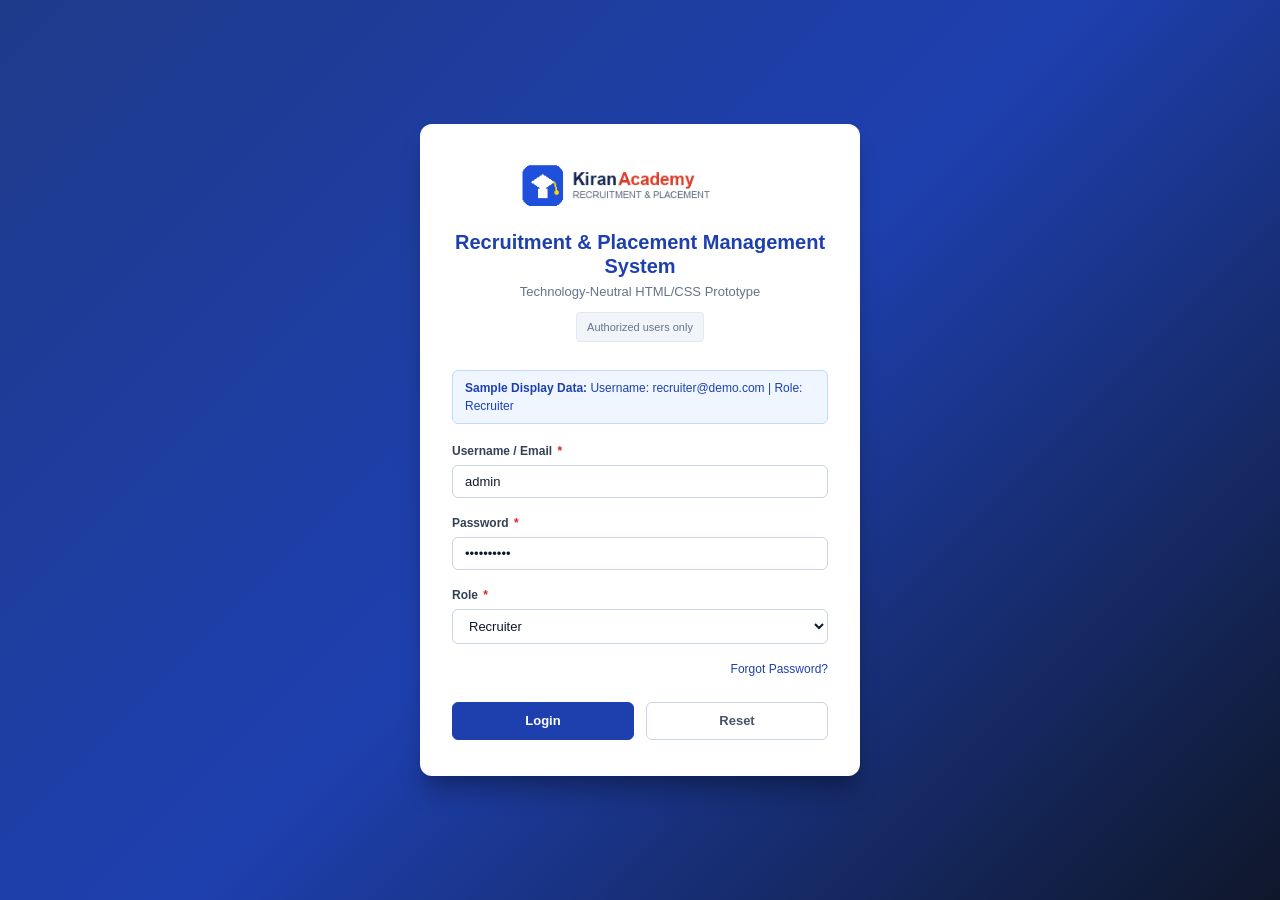
==== recruitment-placement-ui/login.html @ da2a907c "feat: prepare RPMS for deployment" ====
<!DOCTYPE html>
<html lang="en">

<head>
  <meta charset="UTF-8">
  <meta name="viewport" content="width=device-width, initial-scale=1.0">
  <title>Login - Recruitment &amp; Placement Management System</title>
  <link rel="stylesheet" href="css/style.css">
</head>

<body class="login-body">
  <div class="login-card">
    <div class="login-header">
      <img src="images/logo.png" alt="Kiran Academy Logo" class="login-logo">
      <h1 class="login-title">Recruitment & Placement Management System</h1>
      <p class="login-subtitle">Technology-Neutral HTML/CSS Prototype</p>
      <div class="login-auth-note">Authorized users only</div>
    </div>

    <!-- Sample Display Data: Username: recruiter@demo.com | Role: Recruiter -->
    <div class="sample-display-box"
      style="background:#eff6ff; border:1px solid #bfdbfe; border-radius:6px; padding:8px 12px; margin-bottom:18px; font-size:12px; color:#1e40af;">
      <strong>Sample Display Data:</strong> Username: recruiter@demo.com | Role: Recruiter
    </div>

    <form class="login-form" action="dashboard.html" method="get">
      <div class="form-group">
        <label for="username" class="form-label">Username / Email <span class="req">*</span></label>
        <input type="text" id="username" name="username" class="form-control" value="admin"
          placeholder="Enter username or email" autocomplete="username" required>
      </div>

      <div class="form-group">
        <label for="password" class="form-label">Password <span class="req">*</span></label>
        <input type="password" id="password" name="password" class="form-control" value="••••••••••"
          placeholder="Enter password" required>
      </div>

      <div class="form-group">
        <label for="role" class="form-label">Role <span class="req">*</span></label>
        <select id="role" name="role" class="form-control" required>
          <option value="">-- Select Role --</option>
          <option value="Admin">Admin</option>
          <option value="Recruiter" selected>Recruiter</option>
          <option value="Placement Officer">Placement Officer</option>
        </select>
      </div>

      <div class="login-extra-row">
        <a href="#forgot-password" class="forgot-link">Forgot Password?</a>
      </div>

      <div id="login-error-msg"
        style="display:none; background:#fef2f2; border:1px solid #fecaca; color:#b91c1c; padding:8px 12px; border-radius:6px; margin-bottom:12px; font-size:13px;">
      </div>

      <div class="login-actions">
        <button type="submit" id="loginBtn" class="btn btn-primary">Login</button>
        <button type="reset" class="btn btn-secondary">Reset</button>
      </div>
    </form>
  </div>

  <script src="js/config.js"></script>
  <script src="js/api.js"></script>
  <script>
    document.querySelector('.login-form').addEventListener('submit', async function (e) {
      e.preventDefault();
      const errBox = document.getElementById('login-error-msg');
      const btn = document.getElementById('loginBtn');
      errBox.style.display = 'none';
      btn.disabled = true;
      btn.textContent = 'Logging in...';

      const username = document.getElementById('username').value.trim();
      const password = document.getElementById('password').value;
      const role = document.getElementById('role').value;

      try {
        const res = await Api.login({ username, password, role });
        if (res && res.user) {
          localStorage.setItem('rpmsUser', JSON.stringify(res.user));
        }
        window.location.href = 'dashboard.html';
      } catch (err) {
        // Fallback for prototype direct pass-through if offline or demo credentials
        console.warn('Backend login notice:', err);
        errBox.textContent = err.message || 'Login failed. Please check credentials.';
        errBox.style.display = 'block';
        btn.disabled = false;
        btn.textContent = 'Login';
      }
    });
  </script>
</body>

</html>
---- recruitment-placement-ui/css/style.css ----
/* ==========================================================================
   RECRUITMENT & PLACEMENT MANAGEMENT SYSTEM - SHARED STYLESHEET
   Technology-Neutral HTML5 & CSS3 Prototype
   ========================================================================== */

/* --- CSS Reset & Variables --- */
:root {
  --primary-color: #1e40af;       /* Deep Blue */
  --primary-hover: #1d4ed8;       /* Medium Blue */
  --primary-light: #eff6ff;       /* Soft Blue Tint */
  --primary-border: #bfdbfe;      /* Light Blue Border */
  --secondary-color: #475569;     /* Slate / Neutral */
  --secondary-hover: #334155;
  --secondary-light: #f8fafc;
  --text-main: #0f172a;           /* Dark Slate */
  --text-muted: #64748b;          /* Muted Grey */
  --text-light: #ffffff;
  --bg-page: #f1f5f9;             /* Cool Light Grey */
  --bg-card: #ffffff;
  --border-color: #cbd5e1;
  --border-light: #e2e8f0;
  
  /* Status Colors */
  --status-active-bg: #dcfce7;
  --status-active-text: #166534;
  --status-placed-bg: #ede9fe;
  --status-placed-text: #5b21b6;
  --status-hold-bg: #fef3c7;
  --status-hold-text: #92400e;
  --status-inactive-bg: #f1f5f9;
  --status-inactive-text: #475569;
  --status-open-bg: #dbeafe;
  --status-open-text: #1e40af;
  --status-rejected-bg: #fee2e2;
  --status-rejected-text: #991b1b;
  --status-pending-bg: #ffedd5;
  --status-pending-text: #9a3412;

  --shadow-sm: 0 1px 2px 0 rgba(0, 0, 0, 0.05);
  --shadow-md: 0 4px 6px -1px rgba(0, 0, 0, 0.08), 0 2px 4px -1px rgba(0, 0, 0, 0.04);
  --shadow-lg: 0 10px 15px -3px rgba(0, 0, 0, 0.1), 0 4px 6px -2px rgba(0, 0, 0, 0.05);
  --radius-sm: 4px;
  --radius-md: 6px;
  --radius-lg: 8px;
}

* {
  box-sizing: border-box;
  margin: 0;
  padding: 0;
}

body {
  font-family: -apple-system, BlinkMacSystemFont, "Segoe UI", Roboto, "Helvetica Neue", Arial, sans-serif;
  font-size: 14px;
  line-height: 1.5;
  color: var(--text-main);
  background-color: var(--bg-page);
  min-height: 100vh;
}

a {
  color: var(--primary-color);
  text-decoration: none;
}

a:hover {
  text-decoration: underline;
}

/* --- App Layout --- */
.app-header {
  height: 64px;
  background-color: var(--bg-card);
  border-bottom: 1px solid var(--border-color);
  display: flex;
  align-items: center;
  justify-content: space-between;
  padding: 0 24px;
  position: sticky;
  top: 0;
  z-index: 100;
  box-shadow: var(--shadow-sm);
}

.header-brand {
  display: flex;
  align-items: center;
  gap: 16px;
}

.header-logo {
  height: 40px;
  width: auto;
  object-fit: contain;
}

.header-title-wrap {
  display: flex;
  flex-direction: column;
}

.header-system-title {
  font-size: 16px;
  font-weight: 700;
  color: var(--primary-color);
  letter-spacing: -0.2px;
}

.header-system-subtitle {
  font-size: 11px;
  color: var(--text-muted);
  text-transform: uppercase;
  letter-spacing: 0.5px;
}

.header-user {
  display: flex;
  align-items: center;
  gap: 20px;
}

.user-profile-badge {
  display: flex;
  align-items: center;
  gap: 10px;
  background-color: var(--primary-light);
  padding: 6px 14px;
  border-radius: 20px;
  border: 1px solid var(--primary-border);
}

.user-avatar-circle {
  width: 28px;
  height: 28px;
  border-radius: 50%;
  background-color: var(--primary-color);
  color: #fff;
  font-weight: bold;
  font-size: 12px;
  display: flex;
  align-items: center;
  justify-content: center;
}

.user-info {
  display: flex;
  flex-direction: column;
}

.user-name {
  font-size: 13px;
  font-weight: 600;
  color: var(--text-main);
  line-height: 1.2;
}

.user-role {
  font-size: 11px;
  color: var(--primary-color);
  font-weight: 500;
}

.header-logout-btn {
  display: inline-flex;
  align-items: center;
  padding: 6px 14px;
  background-color: transparent;
  color: #b91c1c;
  border: 1px solid #fca5a5;
  border-radius: var(--radius-md);
  font-size: 12px;
  font-weight: 600;
  cursor: pointer;
  text-decoration: none;
  transition: all 0.2s ease;
}

.header-logout-btn:hover {
  background-color: #fee2e2;
  text-decoration: none;
}

.app-body {
  display: flex;
  min-height: calc(100vh - 64px);
}

/* --- Sidebar Navigation --- */
.app-sidebar {
  width: 230px;
  background-color: #0f172a;
  color: #94a3b8;
  flex-shrink: 0;
  display: flex;
  flex-direction: column;
  justify-content: space-between;
}

.sidebar-nav {
  padding: 16px 0;
}

.nav-section-title {
  font-size: 11px;
  text-transform: uppercase;
  color: #64748b;
  padding: 8px 20px 6px;
  letter-spacing: 0.8px;
  font-weight: 600;
}

.nav-list {
  list-style: none;
}

.nav-item {
  margin: 2px 8px;
}

.nav-link {
  display: flex;
  align-items: center;
  gap: 12px;
  padding: 10px 14px;
  color: #94a3b8;
  font-size: 13px;
  font-weight: 500;
  border-radius: var(--radius-md);
  transition: all 0.15s ease;
  text-decoration: none;
}

.nav-link:hover {
  background-color: #1e293b;
  color: #f8fafc;
  text-decoration: none;
}

.nav-link.active {
  background-color: var(--primary-color);
  color: #ffffff;
  font-weight: 600;
}

.nav-icon {
  width: 18px;
  text-align: center;
  font-size: 13px;
  font-weight: bold;
}

.sidebar-footer {
  padding: 16px;
  border-top: 1px solid #1e293b;
  font-size: 11px;
  color: #64748b;
  text-align: center;
}

/* --- Main Content Area --- */
.main-content {
  flex-grow: 1;
  padding: 24px;
  overflow-x: auto;
}

/* Breadcrumb & Page Header */
.page-header-row {
  display: flex;
  align-items: center;
  justify-content: space-between;
  margin-bottom: 20px;
  flex-wrap: wrap;
  gap: 12px;
}

.page-title-group {
  display: flex;
  flex-direction: column;
  gap: 4px;
}

.breadcrumb-bar {
  display: flex;
  align-items: center;
  gap: 6px;
  font-size: 12px;
  color: var(--text-muted);
}

.breadcrumb-bar a {
  color: var(--text-muted);
  text-decoration: none;
}

.breadcrumb-bar a:hover {
  color: var(--primary-color);
  text-decoration: underline;
}

.breadcrumb-separator {
  color: #94a3b8;
}

.page-title {
  font-size: 22px;
  font-weight: 700;
  color: var(--text-main);
  letter-spacing: -0.3px;
}

.page-actions {
  display: flex;
  align-items: center;
  gap: 10px;
}

/* --- Buttons --- */
.btn {
  display: inline-flex;
  align-items: center;
  justify-content: center;
  gap: 6px;
  padding: 8px 16px;
  font-size: 13px;
  font-weight: 600;
  border-radius: var(--radius-md);
  border: 1px solid transparent;
  cursor: pointer;
  text-decoration: none;
  transition: all 0.15s ease-in-out;
  line-height: 1.2;
}

.btn-primary {
  background-color: var(--primary-color);
  color: #ffffff;
  border-color: var(--primary-color);
}

.btn-primary:hover {
  background-color: var(--primary-hover);
  border-color: var(--primary-hover);
  color: #ffffff;
  text-decoration: none;
}

.btn-secondary, .btn-outline {
  background-color: #ffffff;
  color: var(--secondary-color);
  border-color: var(--border-color);
}

.btn-secondary:hover, .btn-outline:hover {
  background-color: var(--secondary-light);
  border-color: #94a3b8;
  color: var(--text-main);
  text-decoration: none;
}

.btn-success {
  background-color: #16a34a;
  color: #ffffff;
  border-color: #16a34a;
}

.btn-success:hover {
  background-color: #15803d;
  color: #ffffff;
  text-decoration: none;
}

.btn-danger {
  background-color: #dc2626;
  color: #ffffff;
  border-color: #dc2626;
}

.btn-danger:hover {
  background-color: #b91c1c;
  color: #ffffff;
  text-decoration: none;
}

.btn-warning {
  background-color: #d97706;
  color: #ffffff;
  border-color: #d97706;
}

.btn-warning:hover {
  background-color: #b45309;
  color: #ffffff;
  text-decoration: none;
}

.btn-sm {
  padding: 4px 10px;
  font-size: 12px;
}

/* --- Cards & Panels --- */
.card {
  background-color: var(--bg-card);
  border: 1px solid var(--border-color);
  border-radius: var(--radius-lg);
  box-shadow: var(--shadow-sm);
  margin-bottom: 20px;
  overflow: hidden;
}

.card-header {
  padding: 14px 20px;
  border-bottom: 1px solid var(--border-light);
  background-color: #ffffff;
  display: flex;
  align-items: center;
  justify-content: space-between;
}

.card-title {
  font-size: 15px;
  font-weight: 700;
  color: var(--text-main);
}

.card-subtitle {
  font-size: 12px;
  color: var(--text-muted);
  margin-top: 2px;
}

.card-body {
  padding: 20px;
}

/* --- KPI / Summary Cards Grid --- */
.stats-grid-8 {
  display: grid;
  grid-template-columns: repeat(4, 1fr);
  gap: 16px;
  margin-bottom: 24px;
}

.stats-grid-5 {
  display: grid;
  grid-template-columns: repeat(5, 1fr);
  gap: 16px;
  margin-bottom: 24px;
}

.stats-grid-4 {
  display: grid;
  grid-template-columns: repeat(4, 1fr);
  gap: 16px;
  margin-bottom: 24px;
}

.stats-grid-3 {
  display: grid;
  grid-template-columns: repeat(3, 1fr);
  gap: 16px;
  margin-bottom: 24px;
}

.stat-card {
  background: #ffffff;
  border: 1px solid var(--border-color);
  border-radius: var(--radius-lg);
  padding: 16px;
  box-shadow: var(--shadow-sm);
  display: flex;
  flex-direction: column;
  justify-content: space-between;
  border-left: 4px solid var(--primary-color);
}

.stat-card.stat-success {
  border-left-color: #16a34a;
}

.stat-card.stat-warning {
  border-left-color: #d97706;
}

.stat-card.stat-purple {
  border-left-color: #7c3aed;
}

.stat-title {
  font-size: 12px;
  font-weight: 600;
  text-transform: uppercase;
  letter-spacing: 0.5px;
  color: var(--text-muted);
  margin-bottom: 6px;
}

.stat-value {
  font-size: 26px;
  font-weight: 700;
  color: var(--text-main);
  line-height: 1.1;
}

.stat-sub {
  font-size: 11px;
  color: var(--text-muted);
  margin-top: 6px;
}

/* --- Filter Panel --- */
.filter-panel {
  background: #ffffff;
  border: 1px solid var(--border-color);
  border-radius: var(--radius-lg);
  padding: 18px 20px;
  margin-bottom: 20px;
  box-shadow: var(--shadow-sm);
}

.filter-title {
  font-size: 14px;
  font-weight: 700;
  color: var(--text-main);
  margin-bottom: 14px;
  display: flex;
  align-items: center;
  gap: 8px;
}

.filter-grid {
  display: grid;
  grid-template-columns: repeat(auto-fill, minmax(200px, 1fr));
  gap: 14px;
  margin-bottom: 14px;
}

.filter-actions {
  display: flex;
  align-items: center;
  justify-content: flex-end;
  gap: 10px;
  border-top: 1px solid var(--border-light);
  padding-top: 14px;
}

/* --- Forms & Controls --- */
.form-group {
  display: flex;
  flex-direction: column;
  gap: 5px;
}

.form-label {
  font-size: 12px;
  font-weight: 600;
  color: #334155;
}

.form-label .req {
  color: #dc2626;
  margin-left: 2px;
}

.form-control {
  width: 100%;
  padding: 8px 12px;
  font-size: 13px;
  color: var(--text-main);
  background-color: #ffffff;
  border: 1px solid var(--border-color);
  border-radius: var(--radius-md);
  outline: none;
  transition: border-color 0.15s ease, box-shadow 0.15s ease;
  font-family: inherit;
}

.form-control:focus {
  border-color: var(--primary-color);
  box-shadow: 0 0 0 3px rgba(37, 99, 235, 0.15);
}

select.form-control {
  cursor: pointer;
  background-color: #ffffff;
}

textarea.form-control {
  resize: vertical;
  min-height: 80px;
}

.form-grid-2 {
  display: grid;
  grid-template-columns: repeat(2, 1fr);
  gap: 16px;
}

.form-grid-3 {
  display: grid;
  grid-template-columns: repeat(3, 1fr);
  gap: 16px;
}

.form-section-header {
  font-size: 14px;
  font-weight: 700;
  color: var(--primary-color);
  border-bottom: 2px solid var(--primary-border);
  padding-bottom: 6px;
  margin: 20px 0 14px;
}

.form-section-header:first-of-type {
  margin-top: 0;
}

.radio-group {
  display: flex;
  gap: 16px;
  align-items: center;
  padding: 6px 0;
}

.radio-label {
  display: inline-flex;
  align-items: center;
  gap: 6px;
  font-size: 13px;
  cursor: pointer;
}

/* --- Validation Alert & Messages --- */
.validation-notice {
  background-color: #fffbeb;
  border: 1px solid #fde68a;
  border-left: 4px solid #f59e0b;
  color: #92400e;
  padding: 12px 16px;
  border-radius: var(--radius-md);
  margin-bottom: 16px;
  font-size: 13px;
  display: flex;
  align-items: flex-start;
  gap: 10px;
}

.validation-error-box {
  background-color: #fef2f2;
  border: 1px solid #fecaca;
  border-left: 4px solid #ef4444;
  color: #991b1b;
  padding: 12px 16px;
  border-radius: var(--radius-md);
  margin-bottom: 16px;
  font-size: 13px;
}

.validation-error-box ul {
  margin-left: 20px;
  margin-top: 6px;
}

.field-error-text {
  font-size: 11px;
  color: #dc2626;
  margin-top: 2px;
  font-weight: 500;
}

.form-control.input-error {
  border-color: #ef4444;
  background-color: #fef2f2;
}

/* --- Data Tables --- */
.table-responsive {
  width: 100%;
  overflow-x: auto;
  border: 1px solid var(--border-color);
  border-radius: var(--radius-lg);
  background: #ffffff;
  box-shadow: var(--shadow-sm);
}

.data-table {
  width: 100%;
  border-collapse: collapse;
  text-align: left;
  font-size: 13px;
}

.data-table th {
  background-color: #f8fafc;
  color: #334155;
  font-weight: 700;
  padding: 12px 14px;
  border-bottom: 2px solid var(--border-color);
  white-space: nowrap;
}

.data-table td {
  padding: 12px 14px;
  border-bottom: 1px solid var(--border-light);
  color: #1e293b;
  vertical-align: middle;
}

.data-table tbody tr:nth-child(even) {
  background-color: #f8fafc;
}

.data-table tbody tr:hover {
  background-color: #f1f5f9;
}

.table-actions {
  display: flex;
  align-items: center;
  gap: 8px;
  white-space: nowrap;
}

/* --- Status Badges --- */
.badge {
  display: inline-block;
  padding: 3px 8px;
  border-radius: 12px;
  font-size: 11px;
  font-weight: 700;
  letter-spacing: 0.3px;
  text-transform: uppercase;
  line-height: 1.2;
  white-space: nowrap;
}

.badge-active, .badge-selected, .badge-joined, .badge-open, .badge-eligible {
  background-color: var(--status-active-bg);
  color: var(--status-active-text);
  border: 1px solid #86efac;
}

.badge-placed, .badge-accepted, .badge-shortlisted {
  background-color: var(--status-placed-bg);
  color: var(--status-placed-text);
  border: 1px solid #c4b5fd;
}

.badge-on_hold, .badge-deferred, .badge-rescheduled, .badge-interview {
  background-color: var(--status-hold-bg);
  color: var(--status-hold-text);
  border: 1px solid #fde68a;
}

.badge-inactive, .badge-draft, .badge-cancelled, .badge-withdrawn, .badge-expired {
  background-color: var(--status-inactive-bg);
  color: var(--status-inactive-text);
  border: 1px solid #cbd5e1;
}

.badge-rejected, .badge-not_joined, .badge-no_show {
  background-color: var(--status-rejected-bg);
  color: var(--status-rejected-text);
  border: 1px solid #fca5a5;
}

.badge-scheduled, .badge-offered, .badge-applied {
  background-color: var(--status-open-bg);
  color: var(--status-open-text);
  border: 1px solid #93c5fd;
}

/* --- Pagination --- */
.pagination-wrapper {
  display: flex;
  align-items: center;
  justify-content: space-between;
  padding: 14px 20px;
  background-color: #ffffff;
  border: 1px solid var(--border-color);
  border-top: none;
  border-radius: 0 0 var(--radius-lg) var(--radius-lg);
  font-size: 12px;
  color: var(--text-muted);
}

.pagination-controls {
  display: flex;
  gap: 6px;
}

.page-btn {
  padding: 4px 10px;
  border: 1px solid var(--border-color);
  background: #ffffff;
  color: var(--text-main);
  border-radius: var(--radius-sm);
  font-size: 12px;
  cursor: pointer;
  text-decoration: none;
}

.page-btn.active {
  background: var(--primary-color);
  color: #ffffff;
  border-color: var(--primary-color);
  font-weight: 600;
}

.page-btn:hover:not(.active) {
  background: var(--secondary-light);
  text-decoration: none;
}

/* --- Quick Actions Bar --- */
.quick-actions-bar {
  display: flex;
  gap: 12px;
  flex-wrap: wrap;
  padding: 16px 20px;
  background-color: #ffffff;
  border: 1px solid var(--border-color);
  border-radius: var(--radius-lg);
  margin-bottom: 24px;
  align-items: center;
}

.quick-actions-title {
  font-size: 13px;
  font-weight: 700;
  color: #334155;
  margin-right: 8px;
}

/* --- Recruitment Funnel Representation --- */
.funnel-container {
  display: flex;
  flex-direction: column;
  gap: 10px;
  padding: 10px 0;
}

.funnel-bar-item {
  display: flex;
  align-items: center;
  gap: 16px;
}

.funnel-label {
  width: 140px;
  font-size: 13px;
  font-weight: 600;
  color: var(--text-main);
  flex-shrink: 0;
}

.funnel-track {
  flex-grow: 1;
  background-color: #e2e8f0;
  height: 24px;
  border-radius: var(--radius-sm);
  overflow: hidden;
  position: relative;
}

.funnel-fill {
  height: 100%;
  background: linear-gradient(90deg, #1e40af, #3b82f6);
  border-radius: var(--radius-sm);
  display: flex;
  align-items: center;
  justify-content: flex-end;
  padding-right: 10px;
  color: #ffffff;
  font-size: 11px;
  font-weight: 700;
}

.funnel-count {
  width: 70px;
  font-size: 13px;
  font-weight: 700;
  text-align: right;
  color: #0f172a;
  flex-shrink: 0;
}

/* --- Tabs Component --- */
.tabs-nav {
  display: flex;
  border-bottom: 2px solid var(--border-color);
  margin-bottom: 20px;
  gap: 4px;
}

.tab-btn {
  padding: 10px 20px;
  background: #f8fafc;
  border: 1px solid var(--border-color);
  border-bottom: none;
  border-radius: var(--radius-md) var(--radius-md) 0 0;
  font-size: 13px;
  font-weight: 600;
  color: var(--text-muted);
  cursor: pointer;
  text-decoration: none;
  display: inline-block;
  margin-bottom: -2px;
}

.tab-btn.active {
  background: #ffffff;
  color: var(--primary-color);
  border-bottom: 2px solid #ffffff;
  border-top: 3px solid var(--primary-color);
}

.tab-pane {
  background: #ffffff;
  border: 1px solid var(--border-color);
  border-radius: var(--radius-lg);
  padding: 24px;
  margin-bottom: 20px;
}

/* --- Candidate 360 Profile Details --- */
.profile-summary-header {
  background: #ffffff;
  border: 1px solid var(--border-color);
  border-radius: var(--radius-lg);
  padding: 20px;
  display: flex;
  align-items: center;
  justify-content: space-between;
  margin-bottom: 20px;
  box-shadow: var(--shadow-sm);
}

.profile-main-meta {
  display: flex;
  align-items: center;
  gap: 18px;
}

.profile-avatar-large {
  width: 56px;
  height: 56px;
  border-radius: 50%;
  background: var(--primary-color);
  color: #ffffff;
  font-size: 22px;
  font-weight: 700;
  display: flex;
  align-items: center;
  justify-content: center;
}

.profile-name {
  font-size: 20px;
  font-weight: 700;
  color: var(--text-main);
}

.profile-id-tag {
  font-size: 12px;
  color: var(--text-muted);
  font-weight: 500;
}

.profile-meta-pills {
  display: flex;
  gap: 12px;
  margin-top: 6px;
}

.meta-pill {
  font-size: 12px;
  background: var(--secondary-light);
  border: 1px solid var(--border-color);
  padding: 3px 10px;
  border-radius: 12px;
  color: #334155;
}

.details-grid {
  display: grid;
  grid-template-columns: repeat(3, 1fr);
  gap: 16px;
}

.detail-item {
  display: flex;
  flex-direction: column;
  gap: 2px;
}

.detail-label {
  font-size: 11px;
  text-transform: uppercase;
  color: var(--text-muted);
  font-weight: 600;
}

.detail-value {
  font-size: 13px;
  font-weight: 600;
  color: var(--text-main);
}

/* --- Login Page Styles --- */
.login-body {
  min-height: 100vh;
  display: flex;
  align-items: center;
  justify-content: center;
  background: linear-gradient(135deg, #1e3a8a 0%, #1e40af 50%, #0f172a 100%);
  padding: 20px;
}

.login-card {
  width: 100%;
  max-width: 440px;
  background: #ffffff;
  border-radius: 12px;
  box-shadow: 0 20px 25px -5px rgba(0, 0, 0, 0.25), 0 10px 10px -5px rgba(0, 0, 0, 0.1);
  padding: 36px 32px;
}

.login-header {
  text-align: center;
  margin-bottom: 28px;
}

.login-logo {
  height: 52px;
  width: auto;
  margin-bottom: 12px;
}

.login-title {
  font-size: 20px;
  font-weight: 800;
  color: var(--primary-color);
  line-height: 1.2;
}

.login-subtitle {
  font-size: 13px;
  color: var(--text-muted);
  margin-top: 4px;
}

.login-auth-note {
  font-size: 11px;
  color: #64748b;
  background-color: #f1f5f9;
  border: 1px solid #e2e8f0;
  padding: 6px 10px;
  border-radius: var(--radius-sm);
  margin-top: 10px;
  display: inline-block;
}

.login-form {
  display: flex;
  flex-direction: column;
  gap: 16px;
}

.login-extra-row {
  display: flex;
  justify-content: flex-end;
  font-size: 12px;
}

.login-actions {
  display: flex;
  gap: 12px;
  margin-top: 8px;
}

.login-actions .btn {
  flex: 1;
  padding: 10px;
}

/* --- Reports Layout --- */
.reports-grid {
  display: grid;
  grid-template-columns: repeat(2, 1fr);
  gap: 20px;
  margin-bottom: 24px;
}

/* --- Responsive Adjustments --- */
@media (max-width: 1024px) {
  .stats-grid-8 {
    grid-template-columns: repeat(3, 1fr);
  }
  .stats-grid-5 {
    grid-template-columns: repeat(3, 1fr);
  }
  .reports-grid {
    grid-template-columns: 1fr;
  }
}

@media (max-width: 768px) {
  .app-body {
    flex-direction: column;
  }
  .app-sidebar {
    width: 100%;
  }
  .sidebar-nav {
    display: flex;
    overflow-x: auto;
    padding: 8px;
  }
  .nav-list {
    display: flex;
    gap: 4px;
  }
  .stats-grid-8, .stats-grid-5, .stats-grid-4, .stats-grid-3 {
    grid-template-columns: repeat(2, 1fr);
  }
  .form-grid-2, .form-grid-3, .details-grid {
    grid-template-columns: 1fr;
  }
}

@media (max-width: 480px) {
  .stats-grid-8, .stats-grid-5, .stats-grid-4, .stats-grid-3 {
    grid-template-columns: 1fr;
  }
}
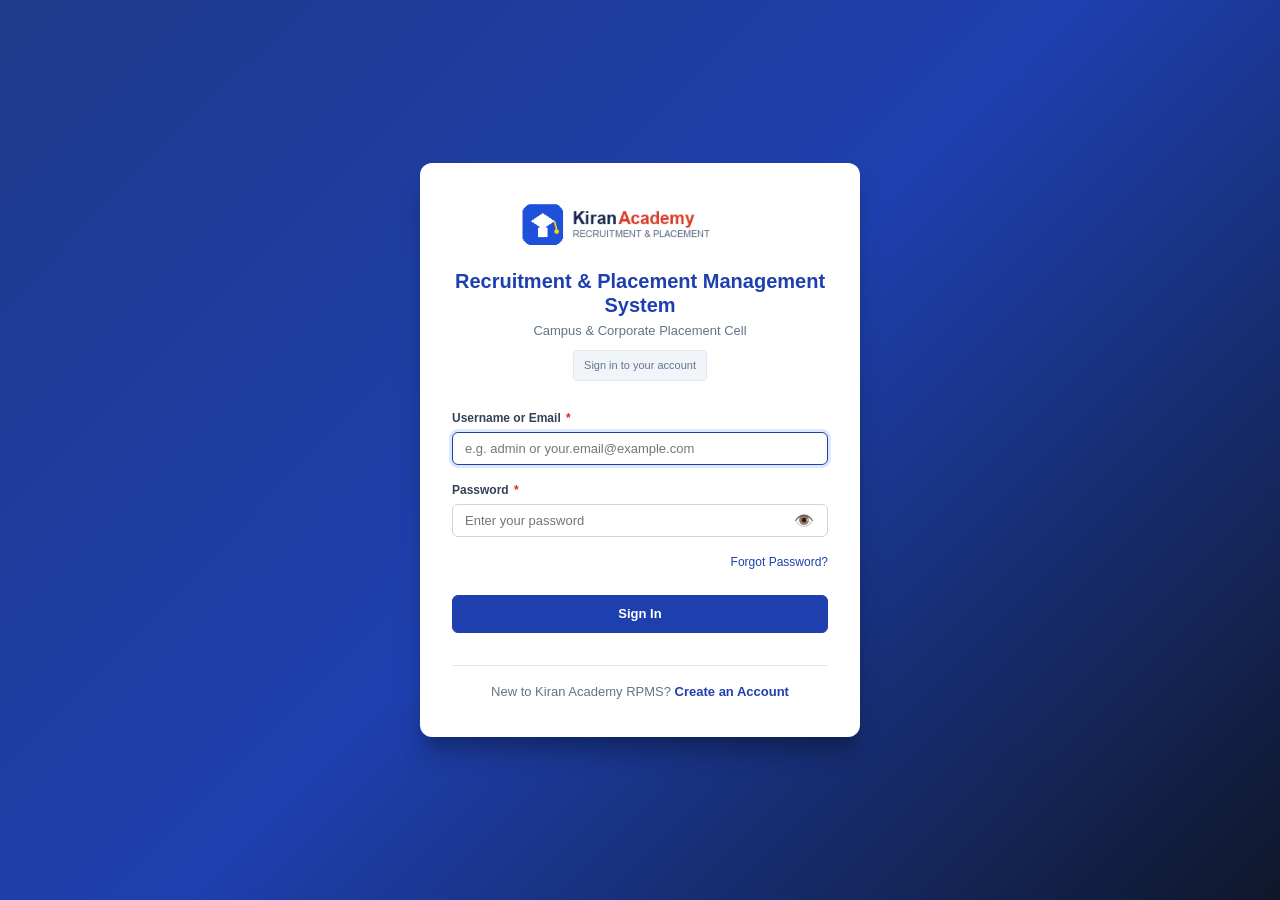
==== commit 1844e339: "feat(auth): implement secure registration and login" ====
--- a/recruitment-placement-ui/login.html
+++ b/recruitment-placement-ui/login.html
@@ -13,85 +13,166 @@
     <div class="login-header">
       <img src="images/logo.png" alt="Kiran Academy Logo" class="login-logo">
       <h1 class="login-title">Recruitment & Placement Management System</h1>
-      <p class="login-subtitle">Technology-Neutral HTML/CSS Prototype</p>
-      <div class="login-auth-note">Authorized users only</div>
+      <p class="login-subtitle">Campus & Corporate Placement Cell</p>
+      <div class="login-auth-note">Sign in to your account</div>
     </div>
 
-    <!-- Sample Display Data: Username: recruiter@demo.com | Role: Recruiter -->
-    <div class="sample-display-box"
-      style="background:#eff6ff; border:1px solid #bfdbfe; border-radius:6px; padding:8px 12px; margin-bottom:18px; font-size:12px; color:#1e40af;">
-      <strong>Sample Display Data:</strong> Username: recruiter@demo.com | Role: Recruiter
-    </div>
-
-    <form class="login-form" action="dashboard.html" method="get">
+    <form class="login-form" id="loginForm" autocomplete="on">
       <div class="form-group">
-        <label for="username" class="form-label">Username / Email <span class="req">*</span></label>
-        <input type="text" id="username" name="username" class="form-control" value="admin"
-          placeholder="Enter username or email" autocomplete="username" required>
+        <label for="username" class="form-label">Username or Email <span class="req">*</span></label>
+        <input type="text" id="username" name="username" class="form-control"
+          placeholder="e.g. admin or your.email@example.com" autocomplete="username" required autofocus>
       </div>
 
       <div class="form-group">
         <label for="password" class="form-label">Password <span class="req">*</span></label>
-        <input type="password" id="password" name="password" class="form-control" value="••••••••••"
-          placeholder="Enter password" required>
-      </div>
-
-      <div class="form-group">
-        <label for="role" class="form-label">Role <span class="req">*</span></label>
-        <select id="role" name="role" class="form-control" required>
-          <option value="">-- Select Role --</option>
-          <option value="Admin">Admin</option>
-          <option value="Recruiter" selected>Recruiter</option>
-          <option value="Placement Officer">Placement Officer</option>
-        </select>
+        <div class="password-input-wrap">
+          <input type="password" id="password" name="password" class="form-control"
+            placeholder="Enter your password" autocomplete="current-password" required>
+          <button type="button" class="password-toggle-btn" id="togglePasswordBtn" title="Show / Hide Password" aria-label="Toggle password visibility">
+            👁️
+          </button>
+        </div>
       </div>
 
       <div class="login-extra-row">
-        <a href="#forgot-password" class="forgot-link">Forgot Password?</a>
+        <a href="#forgot-password" id="forgotPasswordLink" class="forgot-link">Forgot Password?</a>
       </div>
 
       <div id="login-error-msg"
-        style="display:none; background:#fef2f2; border:1px solid #fecaca; color:#b91c1c; padding:8px 12px; border-radius:6px; margin-bottom:12px; font-size:13px;">
+        style="display:none; background:#fef2f2; border:1px solid #fecaca; color:#b91c1c; padding:10px 14px; border-radius:6px; margin-bottom:8px; font-size:13px; line-height:1.4;">
       </div>
 
       <div class="login-actions">
-        <button type="submit" id="loginBtn" class="btn btn-primary">Login</button>
-        <button type="reset" class="btn btn-secondary">Reset</button>
+        <button type="submit" id="loginBtn" class="btn btn-primary">Sign In</button>
+      </div>
+
+      <div class="login-register-row">
+        New to Kiran Academy RPMS? <a href="register.html">Create an Account</a>
       </div>
     </form>
+  </div>
+
+  <!-- Forgot Password Modal -->
+  <div id="forgotPasswordModal" class="modal-backdrop" style="display:none;">
+    <div class="modal-card">
+      <div style="display:flex; justify-content:space-between; align-items:center; margin-bottom:16px;">
+        <h3 style="font-size:18px; font-weight:700; color:var(--primary-color); margin:0;">Reset Password</h3>
+        <button type="button" id="closeForgotModal" style="background:transparent; border:none; font-size:20px; cursor:pointer; color:#64748b;">&times;</button>
+      </div>
+      <p style="font-size:13px; color:#64748b; margin-bottom:18px;">
+        Enter your registered email address. We will verify your account and provide reset instructions.
+      </p>
+      <form id="forgotPasswordForm">
+        <div class="form-group" style="margin-bottom:16px;">
+          <label for="forgotEmail" class="form-label">Email Address <span class="req">*</span></label>
+          <input type="email" id="forgotEmail" class="form-control" placeholder="user@example.com" required>
+        </div>
+        <div id="forgot-status-msg" style="display:none; padding:10px 12px; border-radius:6px; margin-bottom:14px; font-size:13px;"></div>
+        <div style="display:flex; gap:10px; justify-content:flex-end;">
+          <button type="button" id="cancelForgotBtn" class="btn btn-secondary">Cancel</button>
+          <button type="submit" id="submitForgotBtn" class="btn btn-primary">Send Instructions</button>
+        </div>
+      </form>
+    </div>
   </div>
 
   <script src="js/config.js"></script>
   <script src="js/api.js"></script>
   <script>
-    document.querySelector('.login-form').addEventListener('submit', async function (e) {
+    // Password visibility toggle
+    const toggleBtn = document.getElementById('togglePasswordBtn');
+    const pwdInput = document.getElementById('password');
+    toggleBtn.addEventListener('click', () => {
+      const isPwd = pwdInput.type === 'password';
+      pwdInput.type = isPwd ? 'text' : 'password';
+      toggleBtn.textContent = isPwd ? '🙈' : '👁️';
+    });
+
+    // Login submission
+    document.getElementById('loginForm').addEventListener('submit', async function (e) {
       e.preventDefault();
       const errBox = document.getElementById('login-error-msg');
       const btn = document.getElementById('loginBtn');
       errBox.style.display = 'none';
       btn.disabled = true;
-      btn.textContent = 'Logging in...';
+      btn.textContent = 'Signing in...';
 
       const username = document.getElementById('username').value.trim();
       const password = document.getElementById('password').value;
-      const role = document.getElementById('role').value;
 
       try {
-        const res = await Api.login({ username, password, role });
+        const res = await Api.login({ username, password });
         if (res && res.user) {
-          localStorage.setItem('rpmsUser', JSON.stringify(res.user));
+          showNotification('Login successful! Redirecting...', 'success');
+          setTimeout(() => {
+            window.location.href = 'dashboard.html';
+          }, 400);
         }
-        window.location.href = 'dashboard.html';
       } catch (err) {
-        // Fallback for prototype direct pass-through if offline or demo credentials
-        console.warn('Backend login notice:', err);
-        errBox.textContent = err.message || 'Login failed. Please check credentials.';
+        errBox.textContent = err.message || 'Invalid username/email or password.';
         errBox.style.display = 'block';
         btn.disabled = false;
-        btn.textContent = 'Login';
+        btn.textContent = 'Sign In';
+      }
+    });
+
+    // Forgot password modal controls
+    const forgotLink = document.getElementById('forgotPasswordLink');
+    const forgotModal = document.getElementById('forgotPasswordModal');
+    const closeForgotModal = document.getElementById('closeForgotModal');
+    const cancelForgotBtn = document.getElementById('cancelForgotBtn');
+    const forgotForm = document.getElementById('forgotPasswordForm');
+    const forgotStatusMsg = document.getElementById('forgot-status-msg');
+    const submitForgotBtn = document.getElementById('submitForgotBtn');
+
+    function openModal() {
+      forgotModal.style.display = 'flex';
+      forgotStatusMsg.style.display = 'none';
+      document.getElementById('forgotEmail').value = '';
+    }
+
+    function closeModal() {
+      forgotModal.style.display = 'none';
+    }
+
+    forgotLink.addEventListener('click', (e) => {
+      e.preventDefault();
+      openModal();
+    });
+    closeForgotModal.addEventListener('click', closeModal);
+    cancelForgotBtn.addEventListener('click', closeModal);
+    forgotModal.addEventListener('click', (e) => {
+      if (e.target === forgotModal) closeModal();
+    });
+
+    forgotForm.addEventListener('submit', async (e) => {
+      e.preventDefault();
+      const email = document.getElementById('forgotEmail').value.trim();
+      submitForgotBtn.disabled = true;
+      submitForgotBtn.textContent = 'Sending...';
+      forgotStatusMsg.style.display = 'none';
+
+      try {
+        const res = await Api.forgotPassword(email);
+        forgotStatusMsg.style.background = '#ecfdf5';
+        forgotStatusMsg.style.border = '1px solid #a7f3d0';
+        forgotStatusMsg.style.color = '#065f46';
+        forgotStatusMsg.textContent = res.message || 'Password reset instructions have been initiated.';
+        forgotStatusMsg.style.display = 'block';
+        submitForgotBtn.disabled = false;
+        submitForgotBtn.textContent = 'Sent';
+      } catch (err) {
+        forgotStatusMsg.style.background = '#fef2f2';
+        forgotStatusMsg.style.border = '1px solid #fecaca';
+        forgotStatusMsg.style.color = '#b91c1c';
+        forgotStatusMsg.textContent = err.message || 'Unable to process reset request.';
+        forgotStatusMsg.style.display = 'block';
+        submitForgotBtn.disabled = false;
+        submitForgotBtn.textContent = 'Send Instructions';
       }
     });
   </script>
 </body>
 
-</html>+</html>
--- a/recruitment-placement-ui/css/style.css
+++ b/recruitment-placement-ui/css/style.css
@@ -1136,3 +1136,81 @@
     grid-template-columns: 1fr;
   }
 }
+
+/* --- Authentication & Form Enhancements --- */
+.password-input-wrap {
+  position: relative;
+  display: flex;
+  align-items: center;
+}
+
+.password-input-wrap .form-control {
+  padding-right: 42px;
+}
+
+.password-toggle-btn {
+  position: absolute;
+  right: 10px;
+  background: transparent;
+  border: none;
+  cursor: pointer;
+  color: #64748b;
+  font-size: 16px;
+  padding: 4px;
+  display: flex;
+  align-items: center;
+  justify-content: center;
+}
+
+.password-toggle-btn:hover {
+  color: var(--primary-color);
+}
+
+.login-register-row {
+  text-align: center;
+  margin-top: 16px;
+  padding-top: 16px;
+  border-top: 1px solid #e2e8f0;
+  font-size: 13px;
+  color: #64748b;
+}
+
+.login-register-row a {
+  color: var(--primary-color);
+  font-weight: 600;
+  text-decoration: none;
+}
+
+.login-register-row a:hover {
+  text-decoration: underline;
+}
+
+.form-hint {
+  font-size: 11px;
+  color: #64748b;
+  margin-top: 4px;
+}
+
+.modal-backdrop {
+  position: fixed;
+  top: 0;
+  left: 0;
+  right: 0;
+  bottom: 0;
+  background: rgba(15, 23, 42, 0.6);
+  backdrop-filter: blur(2px);
+  z-index: 9999;
+  display: flex;
+  align-items: center;
+  justify-content: center;
+}
+
+.modal-card {
+  background: #ffffff;
+  border-radius: 12px;
+  width: 90%;
+  max-width: 440px;
+  padding: 28px;
+  box-shadow: 0 25px 50px -12px rgba(0, 0, 0, 0.25);
+}
+
